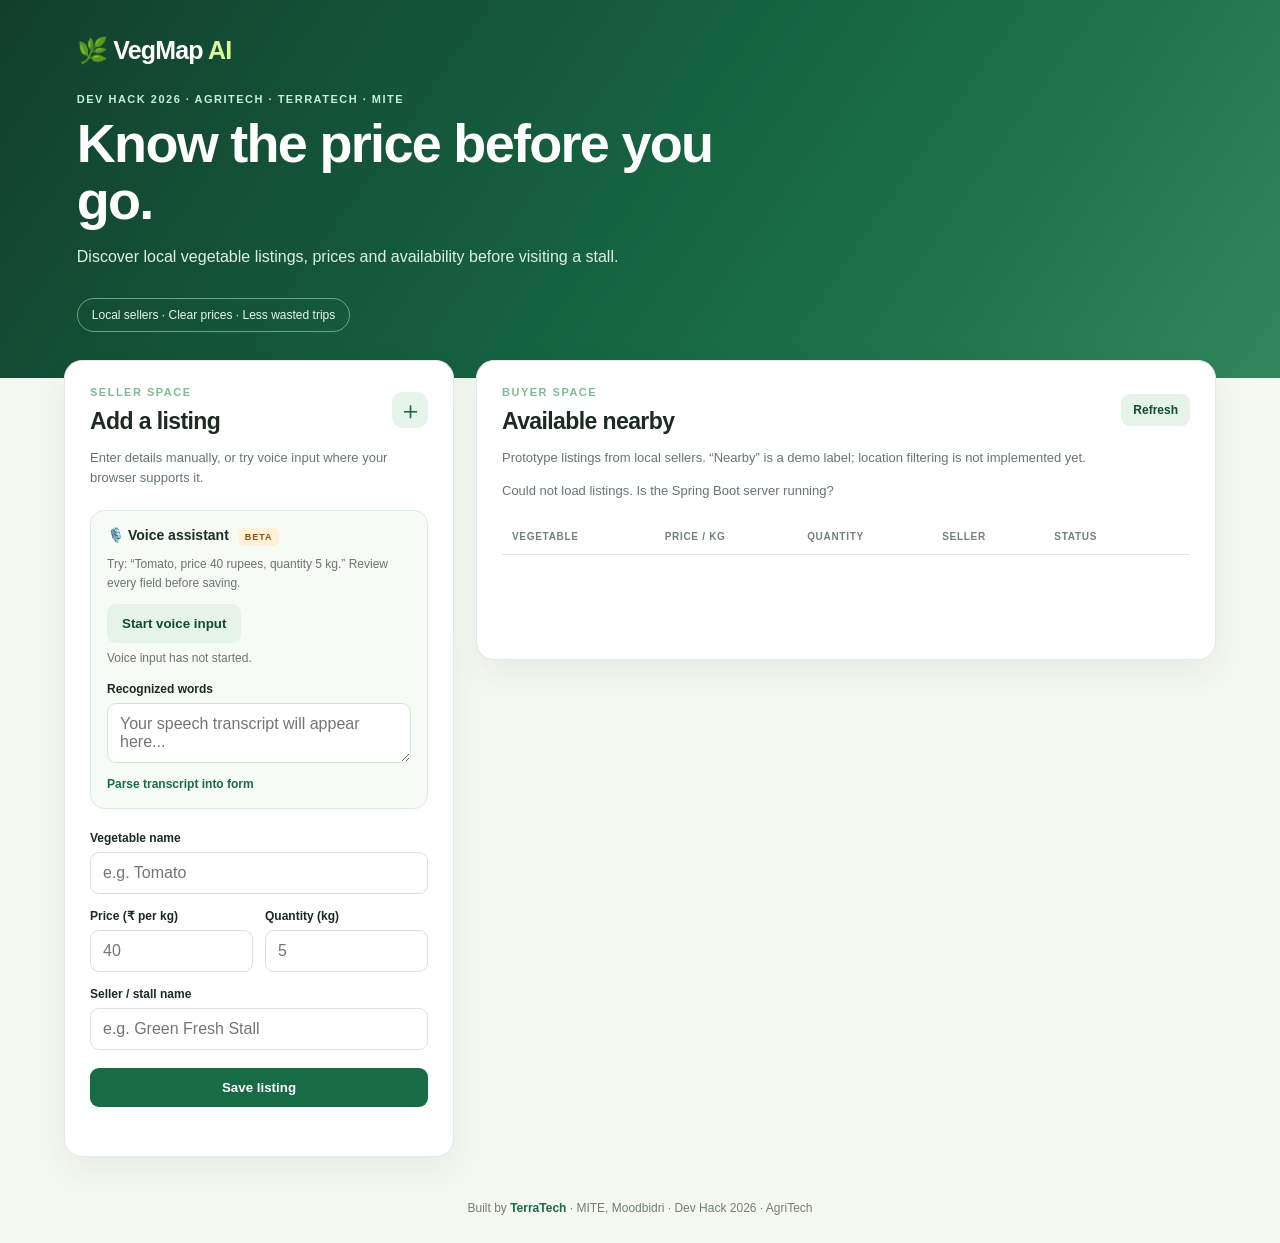
==== index.html @ 05927e08 "Add VegMap project source code" ====
<!doctype html>
<html lang="en">
<head>
  <meta charset="utf-8">
  <meta name="viewport" content="width=device-width, initial-scale=1">
  <title>VegMap AI | TerraTech</title>
  <link rel="stylesheet" href="/styles.css">
</head>
<body>
  <header class="hero">
    <div class="brand">🌿 VegMap <span>AI</span></div>
    <p class="eyebrow">DEV HACK 2026 · AGRITECH · TERRATECH · MITE</p>
    <h1>Know the price before you go.</h1>
    <p class="subtitle">Discover local vegetable listings, prices and availability before visiting a stall.</p>
    <div class="pill">Local sellers · Clear prices · Less wasted trips</div>
  </header>

  <main class="layout">
    <section class="card">
      <div class="section-heading">
        <div><p class="eyebrow">SELLER SPACE</p><h2>Add a listing</h2></div>
        <span class="icon">＋</span>
      </div>
      <p class="muted">Enter details manually, or try voice input where your browser supports it.</p>

      <div class="voice-panel">
        <div class="voice-title">🎙️ Voice assistant <span class="beta">BETA</span></div>
        <p class="muted small">Try: “Tomato, price 40 rupees, quantity 5 kg.” Review every field before saving.</p>
        <button type="button" id="voiceButton" class="secondary">Start voice input</button>
        <p id="voiceStatus" class="status" aria-live="polite">Voice input has not started.</p>
        <label for="transcript">Recognized words</label>
        <textarea id="transcript" rows="2" placeholder="Your speech transcript will appear here..."></textarea>
        <button type="button" id="parseButton" class="text-button">Parse transcript into form</button>
      </div>

      <form id="listingForm">
        <label for="vegetable">Vegetable name</label>
        <input id="vegetable" name="vegetable" required maxlength="80" placeholder="e.g. Tomato">
        <div class="two-col">
          <div><label for="pricePerKg">Price (₹ per kg)</label><input id="pricePerKg" name="pricePerKg" type="number" min="0.01" step="0.01" required placeholder="40"></div>
          <div><label for="quantityKg">Quantity (kg)</label><input id="quantityKg" name="quantityKg" type="number" min="0.01" step="0.01" required placeholder="5"></div>
        </div>
        <label for="sellerName">Seller / stall name</label>
        <input id="sellerName" name="sellerName" required maxlength="100" placeholder="e.g. Green Fresh Stall">
        <button class="primary" type="submit">Save listing</button>
        <p id="formStatus" class="status" aria-live="polite"></p>
      </form>
    </section>

    <section class="card listings-card">
      <div class="section-heading">
        <div><p class="eyebrow">BUYER SPACE</p><h2>Available nearby</h2></div>
        <button id="refreshButton" class="secondary small-button" type="button">Refresh</button>
      </div>
      <p class="muted">Prototype listings from local sellers. “Nearby” is a demo label; location filtering is not implemented yet.</p>
      <div id="loading" class="muted">Loading listings…</div>
      <div class="table-wrap">
        <table>
          <thead><tr><th>Vegetable</th><th>Price / kg</th><th>Quantity</th><th>Seller</th><th>Status</th><th></th></tr></thead>
          <tbody id="listingRows"></tbody>
        </table>
      </div>
      <div id="emptyState" class="empty" hidden><span>🥬</span><strong>No listings yet</strong><p>Add the first vegetable listing using the form.</p></div>
    </section>
  </main>
  <footer>Built by <strong>TerraTech</strong> · MITE, Moodbidri · Dev Hack 2026 · AgriTech</footer>
  <script src="/app.js"></script>
</body>
</html>
---- styles.css ----
:root{--green:#176b45;--green-dark:#104b32;--lime:#d9f99d;--ink:#1b2b22;--muted:#68766e;--line:#e1e9e2;--cream:#f5f8f1;--white:#fff;--orange:#f0a44b}
*{box-sizing:border-box}body{margin:0;background:var(--cream);color:var(--ink);font-family:Inter,Segoe UI,Arial,sans-serif}.hero{padding:36px max(6vw,24px) 46px;background:linear-gradient(125deg,#123f2d,#176b45 62%,#31865b);color:white}.brand{font-size:25px;font-weight:800;letter-spacing:-.8px}.brand span{color:var(--lime)}.eyebrow{font-size:11px;font-weight:800;letter-spacing:1.5px;margin:0 0 10px;color:#80b89a}.hero .eyebrow{margin-top:28px;color:#c9f0d6}.hero h1{font-size:clamp(32px,5vw,54px);letter-spacing:-1.7px;line-height:1.05;margin:0 0 14px;max-width:720px}.subtitle{font-size:16px;color:#e0f0e5;max-width:620px;line-height:1.6}.pill{display:inline-block;margin-top:12px;border:1px solid #6ca584;border-radius:30px;padding:9px 14px;font-size:12px;color:#e6f6eb}.layout{max-width:1200px;margin:-18px auto 0;padding:0 24px 44px;display:grid;grid-template-columns:minmax(300px,390px) minmax(0,1fr);gap:22px;align-items:start}.card{background:white;border:1px solid var(--line);border-radius:18px;padding:25px;box-shadow:0 12px 30px #173b2510}.section-heading{display:flex;align-items:center;justify-content:space-between;gap:12px}.section-heading h2{font-size:23px;letter-spacing:-.6px;margin:0}.icon{width:36px;height:36px;border-radius:11px;background:#e6f5e9;color:var(--green);display:grid;place-items:center;font-size:25px}.muted{font-size:13px;color:var(--muted);line-height:1.55}.small{font-size:12px}.voice-panel{margin:22px 0;padding:16px;border:1px solid #dcebe0;border-radius:14px;background:#f7fbf6}.voice-title{font-weight:750;font-size:14px}.beta{font-size:9px;letter-spacing:1px;background:#fff0d7;color:#875214;padding:4px 6px;border-radius:5px;margin-left:6px}label{display:block;font-size:12px;font-weight:750;margin:15px 0 7px}input,textarea{font:inherit;width:100%;border:1px solid #d8e2da;border-radius:9px;padding:11px 12px;background:#fff;color:var(--ink);outline:none}input:focus,textarea:focus{border-color:#31865b;box-shadow:0 0 0 3px #31865b18}textarea{resize:vertical}.two-col{display:grid;grid-template-columns:1fr 1fr;gap:12px}.primary,.secondary{border:0;border-radius:9px;padding:12px 15px;font-weight:750;cursor:pointer}.primary{width:100%;background:var(--green);color:white;margin-top:18px}.primary:hover{background:var(--green-dark)}.secondary{background:#e5f3e8;color:var(--green-dark)}.secondary:hover{background:#d5ebdb}.text-button{border:0;background:transparent;color:var(--green);font-size:12px;font-weight:750;padding:10px 0 0;cursor:pointer}.status{font-size:12px;color:var(--muted);min-height:16px;margin:8px 0 0}.listings-card{min-height:300px}.small-button{font-size:12px;padding:9px 12px}.table-wrap{overflow-x:auto;margin-top:18px}table{width:100%;border-collapse:collapse;font-size:13px;text-align:left}th{color:#748177;font-size:10px;text-transform:uppercase;letter-spacing:.7px;padding:12px 10px;border-bottom:1px solid var(--line)}td{padding:14px 10px;border-bottom:1px solid #edf1ed;white-space:nowrap}td:first-child{font-weight:750}.price{font-weight:800;color:var(--green)}.badge{display:inline-block;padding:5px 8px;border-radius:20px;background:#e4f6e8;color:#176b45;font-size:10px;font-weight:800}.delete{border:0;background:#fff0ee;color:#a43c31;border-radius:7px;padding:6px 8px;cursor:pointer}.empty{text-align:center;padding:34px 10px;color:var(--muted)}.empty span{display:block;font-size:32px}.empty strong{display:block;color:var(--ink);margin-top:10px}.empty p{font-size:12px}footer{text-align:center;padding:0 20px 28px;color:#718077;font-size:12px}footer strong{color:var(--green)}@media(max-width:850px){.layout{grid-template-columns:1fr;max-width:680px}.hero{padding-bottom:40px}}@media(max-width:480px){.hero{padding:28px 20px 40px}.layout{padding:0 13px 30px}.card{padding:18px}.two-col{gap:8px}th,td{padding:11px 8px}}
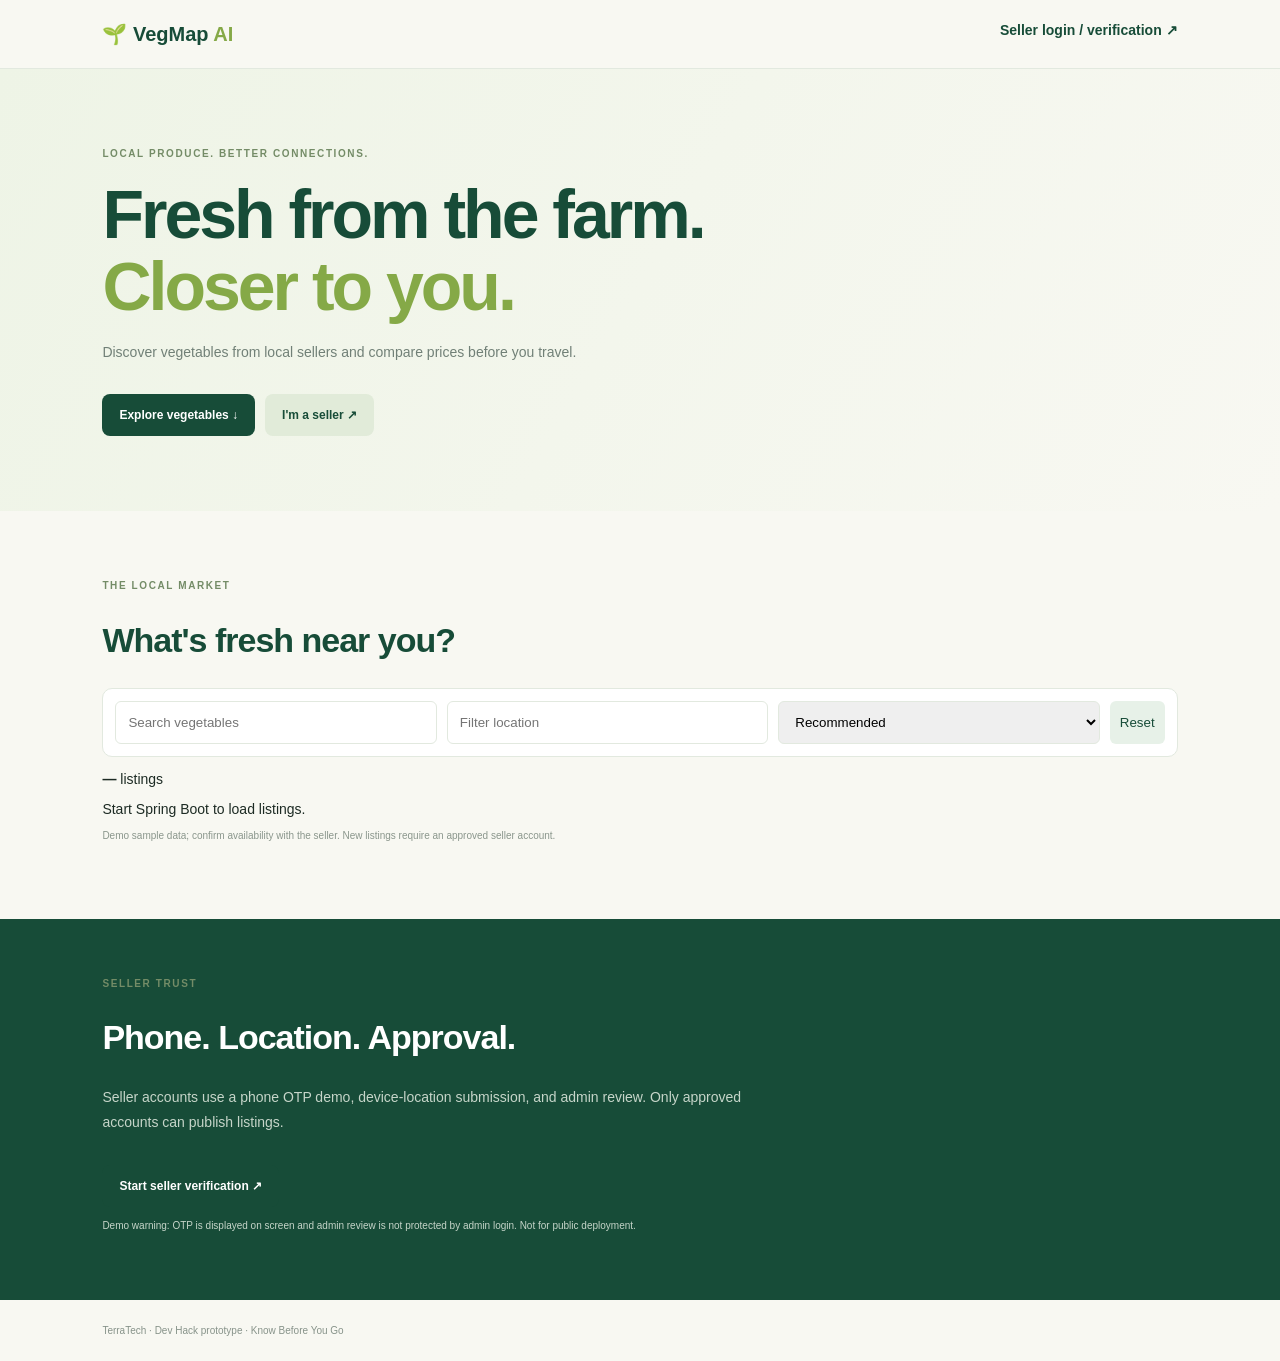
==== commit 36901e07: "new files" ====
--- a/index.html
+++ b/index.html
@@ -1,69 +1 @@
-<!doctype html>
-<html lang="en">
-<head>
-  <meta charset="utf-8">
-  <meta name="viewport" content="width=device-width, initial-scale=1">
-  <title>VegMap AI | TerraTech</title>
-  <link rel="stylesheet" href="/styles.css">
-</head>
-<body>
-  <header class="hero">
-    <div class="brand">🌿 VegMap <span>AI</span></div>
-    <p class="eyebrow">DEV HACK 2026 · AGRITECH · TERRATECH · MITE</p>
-    <h1>Know the price before you go.</h1>
-    <p class="subtitle">Discover local vegetable listings, prices and availability before visiting a stall.</p>
-    <div class="pill">Local sellers · Clear prices · Less wasted trips</div>
-  </header>
-
-  <main class="layout">
-    <section class="card">
-      <div class="section-heading">
-        <div><p class="eyebrow">SELLER SPACE</p><h2>Add a listing</h2></div>
-        <span class="icon">＋</span>
-      </div>
-      <p class="muted">Enter details manually, or try voice input where your browser supports it.</p>
-
-      <div class="voice-panel">
-        <div class="voice-title">🎙️ Voice assistant <span class="beta">BETA</span></div>
-        <p class="muted small">Try: “Tomato, price 40 rupees, quantity 5 kg.” Review every field before saving.</p>
-        <button type="button" id="voiceButton" class="secondary">Start voice input</button>
-        <p id="voiceStatus" class="status" aria-live="polite">Voice input has not started.</p>
-        <label for="transcript">Recognized words</label>
-        <textarea id="transcript" rows="2" placeholder="Your speech transcript will appear here..."></textarea>
-        <button type="button" id="parseButton" class="text-button">Parse transcript into form</button>
-      </div>
-
-      <form id="listingForm">
-        <label for="vegetable">Vegetable name</label>
-        <input id="vegetable" name="vegetable" required maxlength="80" placeholder="e.g. Tomato">
-        <div class="two-col">
-          <div><label for="pricePerKg">Price (₹ per kg)</label><input id="pricePerKg" name="pricePerKg" type="number" min="0.01" step="0.01" required placeholder="40"></div>
-          <div><label for="quantityKg">Quantity (kg)</label><input id="quantityKg" name="quantityKg" type="number" min="0.01" step="0.01" required placeholder="5"></div>
-        </div>
-        <label for="sellerName">Seller / stall name</label>
-        <input id="sellerName" name="sellerName" required maxlength="100" placeholder="e.g. Green Fresh Stall">
-        <button class="primary" type="submit">Save listing</button>
-        <p id="formStatus" class="status" aria-live="polite"></p>
-      </form>
-    </section>
-
-    <section class="card listings-card">
-      <div class="section-heading">
-        <div><p class="eyebrow">BUYER SPACE</p><h2>Available nearby</h2></div>
-        <button id="refreshButton" class="secondary small-button" type="button">Refresh</button>
-      </div>
-      <p class="muted">Prototype listings from local sellers. “Nearby” is a demo label; location filtering is not implemented yet.</p>
-      <div id="loading" class="muted">Loading listings…</div>
-      <div class="table-wrap">
-        <table>
-          <thead><tr><th>Vegetable</th><th>Price / kg</th><th>Quantity</th><th>Seller</th><th>Status</th><th></th></tr></thead>
-          <tbody id="listingRows"></tbody>
-        </table>
-      </div>
-      <div id="emptyState" class="empty" hidden><span>🥬</span><strong>No listings yet</strong><p>Add the first vegetable listing using the form.</p></div>
-    </section>
-  </main>
-  <footer>Built by <strong>TerraTech</strong> · MITE, Moodbidri · Dev Hack 2026 · AgriTech</footer>
-  <script src="/app.js"></script>
-</body>
-</html>
+<!doctype html><html><head><meta charset="utf-8"><meta name="viewport" content="width=device-width,initial-scale=1"><title>VegMap AI</title><link rel="stylesheet" href="/styles.css"></head><body><nav><a class="brand" href="/">🌱 VegMap <em>AI</em></a><a href="/seller.html">Seller login / verification ↗</a></nav><main><section class="hero"><small>LOCAL PRODUCE. BETTER CONNECTIONS.</small><h1>Fresh from the farm.<br><em>Closer to you.</em></h1><p>Discover vegetables from local sellers and compare prices before you travel.</p><a class="button" href="#market">Explore vegetables ↓</a><a class="button pale" href="/seller.html">I'm a seller ↗</a></section><section id="market"><small>THE LOCAL MARKET</small><h2>What's fresh near you?</h2><div class="filters"><input id="searchInput" placeholder="Search vegetables"><input id="locationInput" placeholder="Filter location"><select id="sortSelect"><option value="recommended">Recommended</option><option value="low">Price low to high</option><option value="high">Price high to low</option></select><button id="clearFilters">Reset</button></div><p><b id="listingCount">—</b> listings</p><div id="marketGrid" class="grid">Loading…</div><p class="note">Demo sample data; confirm availability with the seller. New listings require an approved seller account.</p></section><section class="security"><small>SELLER TRUST</small><h2>Phone. Location. Approval.</h2><p>Seller accounts use a phone OTP demo, device-location submission, and admin review. Only approved accounts can publish listings.</p><a class="button" href="/seller.html">Start seller verification ↗</a><p class="note">Demo warning: OTP is displayed on screen and admin review is not protected by admin login. Not for public deployment.</p></section></main><footer>TerraTech · Dev Hack prototype · Know Before You Go</footer><script src="/app.js"></script></body></html>
--- a/styles.css
+++ b/styles.css
@@ -1,2 +1 @@
-:root{--green:#176b45;--green-dark:#104b32;--lime:#d9f99d;--ink:#1b2b22;--muted:#68766e;--line:#e1e9e2;--cream:#f5f8f1;--white:#fff;--orange:#f0a44b}
-*{box-sizing:border-box}body{margin:0;background:var(--cream);color:var(--ink);font-family:Inter,Segoe UI,Arial,sans-serif}.hero{padding:36px max(6vw,24px) 46px;background:linear-gradient(125deg,#123f2d,#176b45 62%,#31865b);color:white}.brand{font-size:25px;font-weight:800;letter-spacing:-.8px}.brand span{color:var(--lime)}.eyebrow{font-size:11px;font-weight:800;letter-spacing:1.5px;margin:0 0 10px;color:#80b89a}.hero .eyebrow{margin-top:28px;color:#c9f0d6}.hero h1{font-size:clamp(32px,5vw,54px);letter-spacing:-1.7px;line-height:1.05;margin:0 0 14px;max-width:720px}.subtitle{font-size:16px;color:#e0f0e5;max-width:620px;line-height:1.6}.pill{display:inline-block;margin-top:12px;border:1px solid #6ca584;border-radius:30px;padding:9px 14px;font-size:12px;color:#e6f6eb}.layout{max-width:1200px;margin:-18px auto 0;padding:0 24px 44px;display:grid;grid-template-columns:minmax(300px,390px) minmax(0,1fr);gap:22px;align-items:start}.card{background:white;border:1px solid var(--line);border-radius:18px;padding:25px;box-shadow:0 12px 30px #173b2510}.section-heading{display:flex;align-items:center;justify-content:space-between;gap:12px}.section-heading h2{font-size:23px;letter-spacing:-.6px;margin:0}.icon{width:36px;height:36px;border-radius:11px;background:#e6f5e9;color:var(--green);display:grid;place-items:center;font-size:25px}.muted{font-size:13px;color:var(--muted);line-height:1.55}.small{font-size:12px}.voice-panel{margin:22px 0;padding:16px;border:1px solid #dcebe0;border-radius:14px;background:#f7fbf6}.voice-title{font-weight:750;font-size:14px}.beta{font-size:9px;letter-spacing:1px;background:#fff0d7;color:#875214;padding:4px 6px;border-radius:5px;margin-left:6px}label{display:block;font-size:12px;font-weight:750;margin:15px 0 7px}input,textarea{font:inherit;width:100%;border:1px solid #d8e2da;border-radius:9px;padding:11px 12px;background:#fff;color:var(--ink);outline:none}input:focus,textarea:focus{border-color:#31865b;box-shadow:0 0 0 3px #31865b18}textarea{resize:vertical}.two-col{display:grid;grid-template-columns:1fr 1fr;gap:12px}.primary,.secondary{border:0;border-radius:9px;padding:12px 15px;font-weight:750;cursor:pointer}.primary{width:100%;background:var(--green);color:white;margin-top:18px}.primary:hover{background:var(--green-dark)}.secondary{background:#e5f3e8;color:var(--green-dark)}.secondary:hover{background:#d5ebdb}.text-button{border:0;background:transparent;color:var(--green);font-size:12px;font-weight:750;padding:10px 0 0;cursor:pointer}.status{font-size:12px;color:var(--muted);min-height:16px;margin:8px 0 0}.listings-card{min-height:300px}.small-button{font-size:12px;padding:9px 12px}.table-wrap{overflow-x:auto;margin-top:18px}table{width:100%;border-collapse:collapse;font-size:13px;text-align:left}th{color:#748177;font-size:10px;text-transform:uppercase;letter-spacing:.7px;padding:12px 10px;border-bottom:1px solid var(--line)}td{padding:14px 10px;border-bottom:1px solid #edf1ed;white-space:nowrap}td:first-child{font-weight:750}.price{font-weight:800;color:var(--green)}.badge{display:inline-block;padding:5px 8px;border-radius:20px;background:#e4f6e8;color:#176b45;font-size:10px;font-weight:800}.delete{border:0;background:#fff0ee;color:#a43c31;border-radius:7px;padding:6px 8px;cursor:pointer}.empty{text-align:center;padding:34px 10px;color:var(--muted)}.empty span{display:block;font-size:32px}.empty strong{display:block;color:var(--ink);margin-top:10px}.empty p{font-size:12px}footer{text-align:center;padding:0 20px 28px;color:#718077;font-size:12px}footer strong{color:var(--green)}@media(max-width:850px){.layout{grid-template-columns:1fr;max-width:680px}.hero{padding-bottom:40px}}@media(max-width:480px){.hero{padding:28px 20px 40px}.layout{padding:0 13px 30px}.card{padding:18px}.two-col{gap:8px}th,td{padding:11px 8px}}
+*{box-sizing:border-box}body{margin:0;background:#f8f8f2;color:#1d2b24;font:14px Arial,sans-serif}nav{padding:22px 8%;display:flex;justify-content:space-between;border-bottom:1px solid #e2e9df}nav a{color:#174c38;text-decoration:none;font-weight:bold}.brand{font-size:20px}em{font-style:normal;color:#85a947}.hero{padding:75px 8%;background:linear-gradient(120deg,#eef4e6,#f8f8f2)}small{font-size:10px;letter-spacing:1.6px;font-weight:bold;color:#748c67}.hero h1{font-size:clamp(42px,7vw,68px);letter-spacing:-3px;line-height:1.06;color:#174c38;margin:18px 0}.hero p{max-width:480px;line-height:1.8;color:#718077}.button{display:inline-block;background:#174c38;color:white;text-decoration:none;padding:14px 17px;border-radius:8px;font-size:12px;font-weight:bold;margin:15px 10px 0 0}.pale{background:#e1ebd9;color:#174c38}section#market{padding:65px 8%}h2{color:#174c38;font-size:34px;letter-spacing:-1px}.filters{display:flex;gap:10px;flex-wrap:wrap;background:white;border:1px solid #e2e9df;border-radius:10px;padding:12px}.filters input,.filters select{padding:12px;border:1px solid #e2e9df;border-radius:6px;flex:1;min-width:130px}.filters button{border:0;background:#e7f1e8;color:#174c38;padding:10px;border-radius:6px}.grid{display:grid;grid-template-columns:repeat(3,1fr);gap:14px}.listing{background:white;border:1px solid #e2e9df;border-radius:10px;padding:18px}.listing .emoji{font-size:42px}.listing h3{color:#174c38}.listing p{font-size:12px;color:#718077}.note{font-size:10px;color:#8a968c;line-height:1.7}.security{background:#174c38;color:white;padding:55px 8%}.security h2{color:white}.security p{line-height:1.8;max-width:650px;color:#c6d5c9}.security .note{color:#c6d5c9}footer{padding:25px 8%;font-size:10px;color:#87938a}@media(max-width:650px){nav{padding:18px 5%;gap:10px;font-size:11px}.hero,section#market,.security{padding:45px 6%}.grid{grid-template-columns:repeat(2,minmax(0,1fr))}.hero h1{font-size:44px}h2{font-size:29px}}
